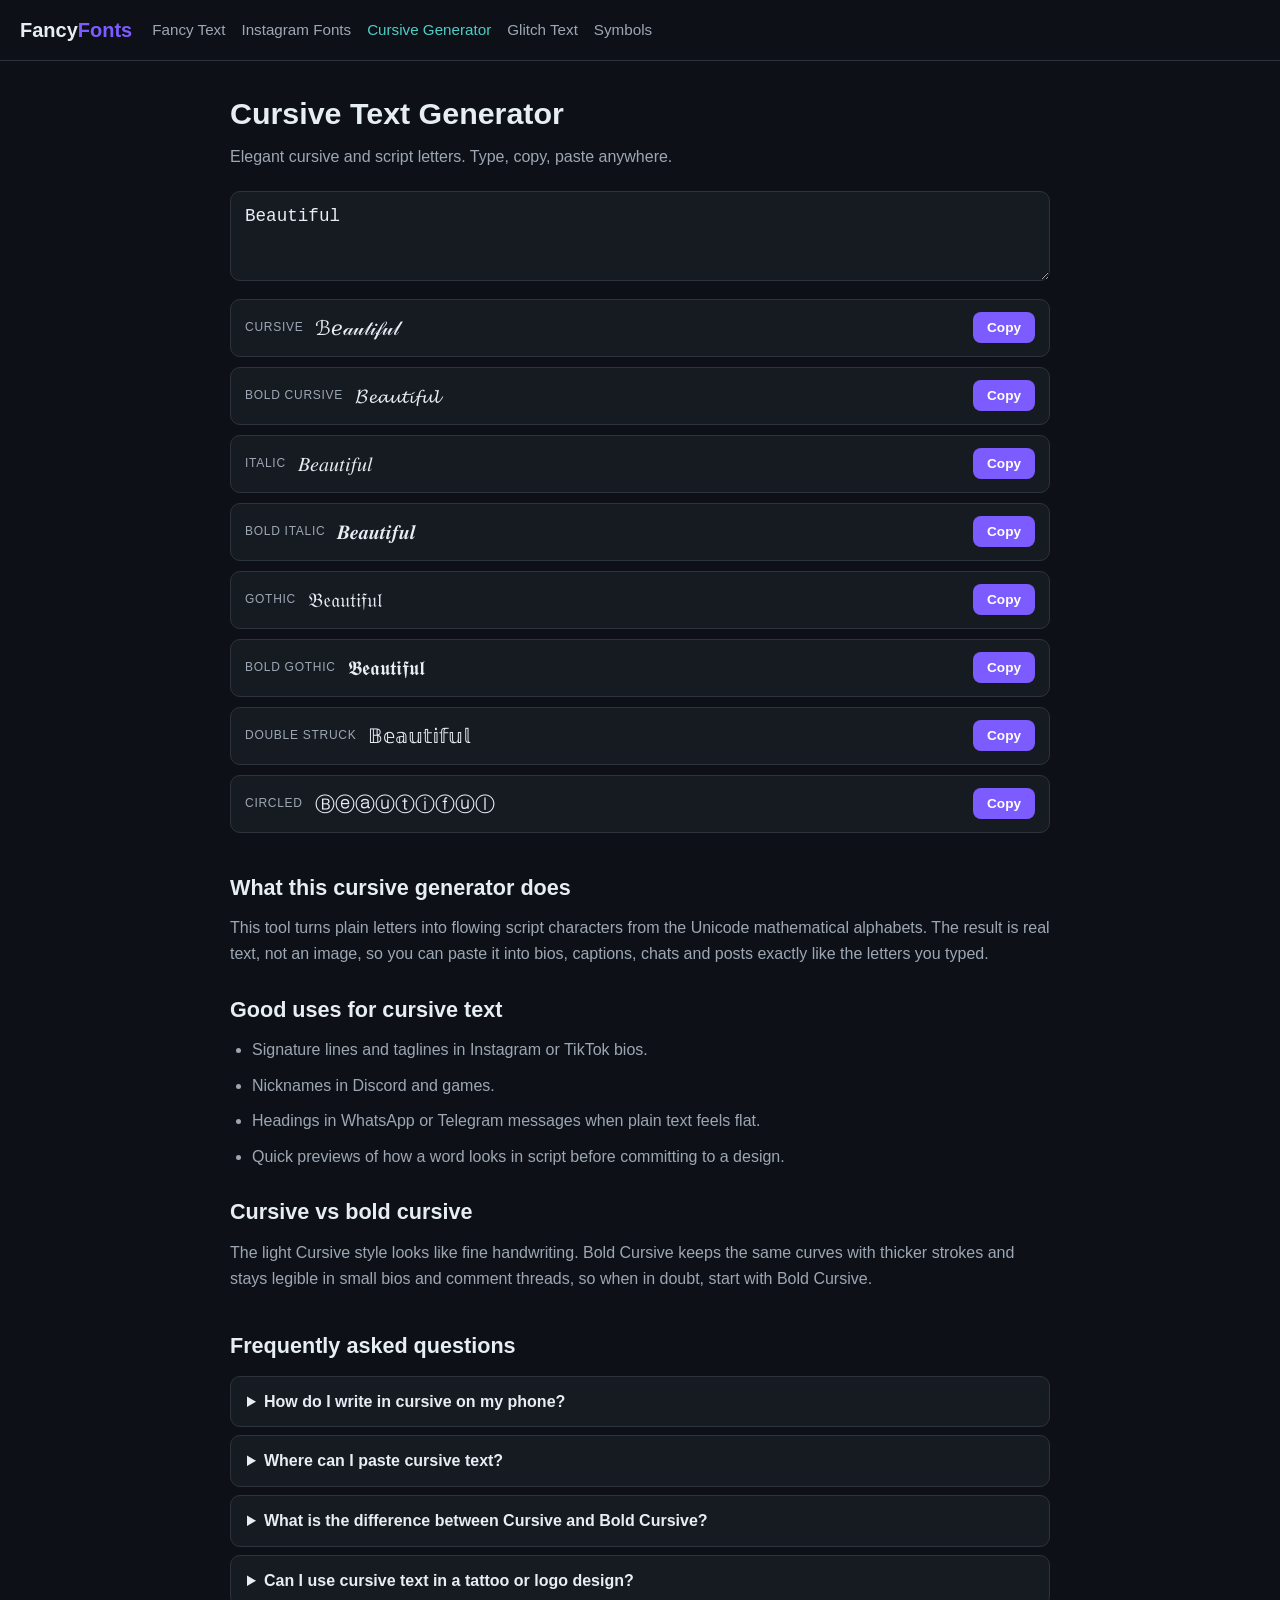
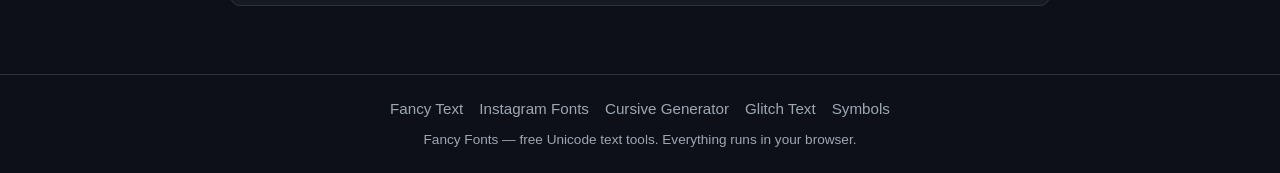
==== cursive-generator/index.html @ 23b4b845 "Add index.html for cursive text generator This file contains the HTML structure for a cursive text g" ====
<!DOCTYPE html>
<html lang="en">
<head>
<meta charset="UTF-8">
<meta name="viewport" content="width=device-width, initial-scale=1.0">
<title>Cursive Text Generator: Copy and Paste Cursive Fonts | Fancy Fonts</title>
<meta name="description" content="Free cursive text generator. Convert any text into elegant cursive and script letters you can copy and paste into bios, captions, messages and designs.">
<link rel="canonical" href="https://fancy-fonts.github.io/cursive-generator/">
<link rel="stylesheet" href="/assets/style.css">
<script type="application/ld+json">
{"@context":"https://schema.org","@type":"FAQPage","mainEntity":[
{"@type":"Question","name":"How do I write in cursive on my phone?","acceptedAnswer":{"@type":"Answer","text":"Phones do not include a cursive keyboard. Type your text here, copy the cursive version, and paste it into any app. The letters are Unicode symbols, so they work without installing fonts."}},
{"@type":"Question","name":"Where can I paste cursive text?","acceptedAnswer":{"@type":"Answer","text":"Anywhere that accepts normal text: Instagram and TikTok bios, WhatsApp and iMessage chats, Discord names, YouTube comments and most games."}},
{"@type":"Question","name":"What is the difference between Cursive and Bold Cursive?","acceptedAnswer":{"@type":"Answer","text":"Cursive uses light script strokes that look like handwriting, while Bold Cursive uses the same flowing shapes with heavier strokes, which reads better at small sizes."}},
{"@type":"Question","name":"Can I use cursive text in a tattoo or logo design?","acceptedAnswer":{"@type":"Answer","text":"You can paste it into design tools as a starting point to preview how words look in a script style, but a final tattoo or logo should be drawn with real fonts or custom lettering for clean, scalable lines."}}
]}
</script>
</head>
<body>
<header>
<a class="logo" href="/">Fancy<span>Fonts</span></a>
<nav>
<a href="/">Fancy Text</a>
<a href="/instagram-fonts/">Instagram Fonts</a>
<a href="/cursive-generator/" class="active">Cursive Generator</a>
<a href="/glitch-text/">Glitch Text</a>
<a href="/symbols/">Symbols</a>
</nav>
</header>
<main>
<h1>Cursive Text Generator</h1>
<p class="sub">Elegant cursive and script letters. Type, copy, paste anywhere.</p>
<section class="gen">
<textarea id="in" maxlength="500" placeholder="Type your text here..."></textarea>
<div id="out"></div>
</section>
<section class="content">
<h2>What this cursive generator does</h2>
<p>This tool turns plain letters into flowing script characters from the Unicode mathematical alphabets. The result is real text, not an image, so you can paste it into bios, captions, chats and posts exactly like the letters you typed.</p>
<h2>Good uses for cursive text</h2>
<ul>
<li>Signature lines and taglines in Instagram or TikTok bios.</li>
<li>Nicknames in Discord and games.</li>
<li>Headings in WhatsApp or Telegram messages when plain text feels flat.</li>
<li>Quick previews of how a word looks in script before committing to a design.</li>
</ul>
<h2>Cursive vs bold cursive</h2>
<p>The light Cursive style looks like fine handwriting. Bold Cursive keeps the same curves with thicker strokes and stays legible in small bios and comment threads, so when in doubt, start with Bold Cursive.</p>
</section>
<section class="faq">
<h2>Frequently asked questions</h2>
<details><summary>How do I write in cursive on my phone?</summary><p>Phones do not include a cursive keyboard. Type your text here, copy the cursive version, and paste it into any app. The letters are Unicode symbols, so they work without installing fonts.</p></details>
<details><summary>Where can I paste cursive text?</summary><p>Anywhere that accepts normal text: Instagram and TikTok bios, WhatsApp and iMessage chats, Discord names, YouTube comments and most games.</p></details>
<details><summary>What is the difference between Cursive and Bold Cursive?</summary><p>Cursive uses light script strokes that look like handwriting, while Bold Cursive uses the same flowing shapes with heavier strokes, which reads better at small sizes.</p></details>
<details><summary>Can I use cursive text in a tattoo or logo design?</summary><p>You can paste it into design tools as a starting point to preview how words look in a script style, but a final tattoo or logo should be drawn with real fonts or custom lettering for clean, scalable lines.</p></details>
</section>
</main>
<footer>
<nav>
<a href="/">Fancy Text</a>
<a href="/instagram-fonts/">Instagram Fonts</a>
<a href="/cursive-generator/">Cursive Generator</a>
<a href="/glitch-text/">Glitch Text</a>
<a href="/symbols/">Symbols</a>
</nav>
<p>Fancy Fonts — free Unicode text tools. Everything runs in your browser.</p>
</footer>
<script src="/assets/fancy.js"></script>
<script>FANCY.init({sample:"Beautiful",styles:["script","boldscript","italic","bolditalic","fraktur","boldfraktur","doublestruck","circled"]});</script>
</body>
</html>
---- assets/style.css ----
*{margin:0;padding:0;box-sizing:border-box}
:root{--bg:#0d1117;--card:#161b22;--border:#2d333b;--text:#e6edf3;--muted:#9da7b3;--accent:#7c5cff;--accent2:#4ecdc4}
html{scroll-behavior:smooth}
body{font-family:-apple-system,BlinkMacSystemFont,"Segoe UI",Roboto,Helvetica,Arial,sans-serif;background:var(--bg);color:var(--text);line-height:1.6}
a{color:var(--accent2);text-decoration:none}
a:hover{text-decoration:underline}
header{border-bottom:1px solid var(--border);padding:14px 20px;display:flex;flex-wrap:wrap;align-items:center;gap:8px 20px}
.logo{font-weight:800;font-size:1.25rem;color:var(--text)}
.logo span{color:var(--accent)}
nav{display:flex;flex-wrap:wrap;gap:4px 16px}
nav a{color:var(--muted);font-size:.95rem}
nav a:hover{color:var(--text);text-decoration:none}
nav a.active{color:var(--accent2)}
main{max-width:860px;margin:0 auto;padding:28px 20px 60px}
h1{font-size:1.9rem;margin-bottom:6px}
.sub{color:var(--muted);margin-bottom:22px}
.gen textarea{width:100%;min-height:90px;background:var(--card);border:1px solid var(--border);border-radius:10px;color:var(--text);font-size:1.1rem;padding:14px;resize:vertical}
.gen textarea:focus{outline:2px solid var(--accent);border-color:var(--accent)}
.row{display:flex;align-items:center;justify-content:space-between;gap:12px;background:var(--card);border:1px solid var(--border);border-radius:10px;padding:12px 14px;margin-top:10px}
.row .style-name{font-size:.75rem;color:var(--muted);text-transform:uppercase;letter-spacing:.06em;white-space:nowrap}
.row .preview{font-size:1.25rem;word-break:break-word;flex:1;text-align:left}
.copy-btn{background:var(--accent);color:#fff;border:none;border-radius:8px;padding:8px 14px;font-size:.85rem;font-weight:600;cursor:pointer;white-space:nowrap}
.copy-btn:hover{opacity:.85}
.copy-btn.done{background:var(--accent2);color:#06281f}
.content{margin-top:38px}
.content h2{font-size:1.35rem;margin:26px 0 10px}
.content h3{font-size:1.05rem;margin:18px 0 6px}
.content p,.content li{color:var(--muted);margin-bottom:10px}
.content ol,.content ul{padding-left:22px}
.faq{margin-top:38px}
.faq h2{font-size:1.35rem;margin-bottom:12px}
.faq details{background:var(--card);border:1px solid var(--border);border-radius:10px;padding:12px 16px;margin-bottom:8px}
.faq summary{cursor:pointer;font-weight:600}
.faq details p{margin-top:8px;color:var(--muted)}
footer{border-top:1px solid var(--border);padding:22px 20px;text-align:center;color:var(--muted);font-size:.85rem}
footer nav{justify-content:center;margin-bottom:8px}
.levels{display:flex;gap:8px;margin:12px 0 4px}
.levels button{background:var(--card);border:1px solid var(--border);color:var(--muted);border-radius:8px;padding:7px 16px;cursor:pointer;font-size:.9rem}
.levels button.on{background:var(--accent);color:#fff;border-color:var(--accent)}
.sym-grid{display:grid;grid-template-columns:repeat(auto-fill,minmax(52px,1fr));gap:8px;margin-top:12px}
.sym-grid button{background:var(--card);border:1px solid var(--border);border-radius:8px;font-size:1.4rem;padding:10px 4px;cursor:pointer;color:var(--text)}
.sym-grid button:hover{border-color:var(--accent)}
.toast{position:fixed;bottom:24px;left:50%;transform:translateX(-50%);background:var(--accent2);color:#06281f;padding:10px 20px;border-radius:24px;font-weight:600;opacity:0;transition:opacity .25s;pointer-events:none}
.toast.show{opacity:1}
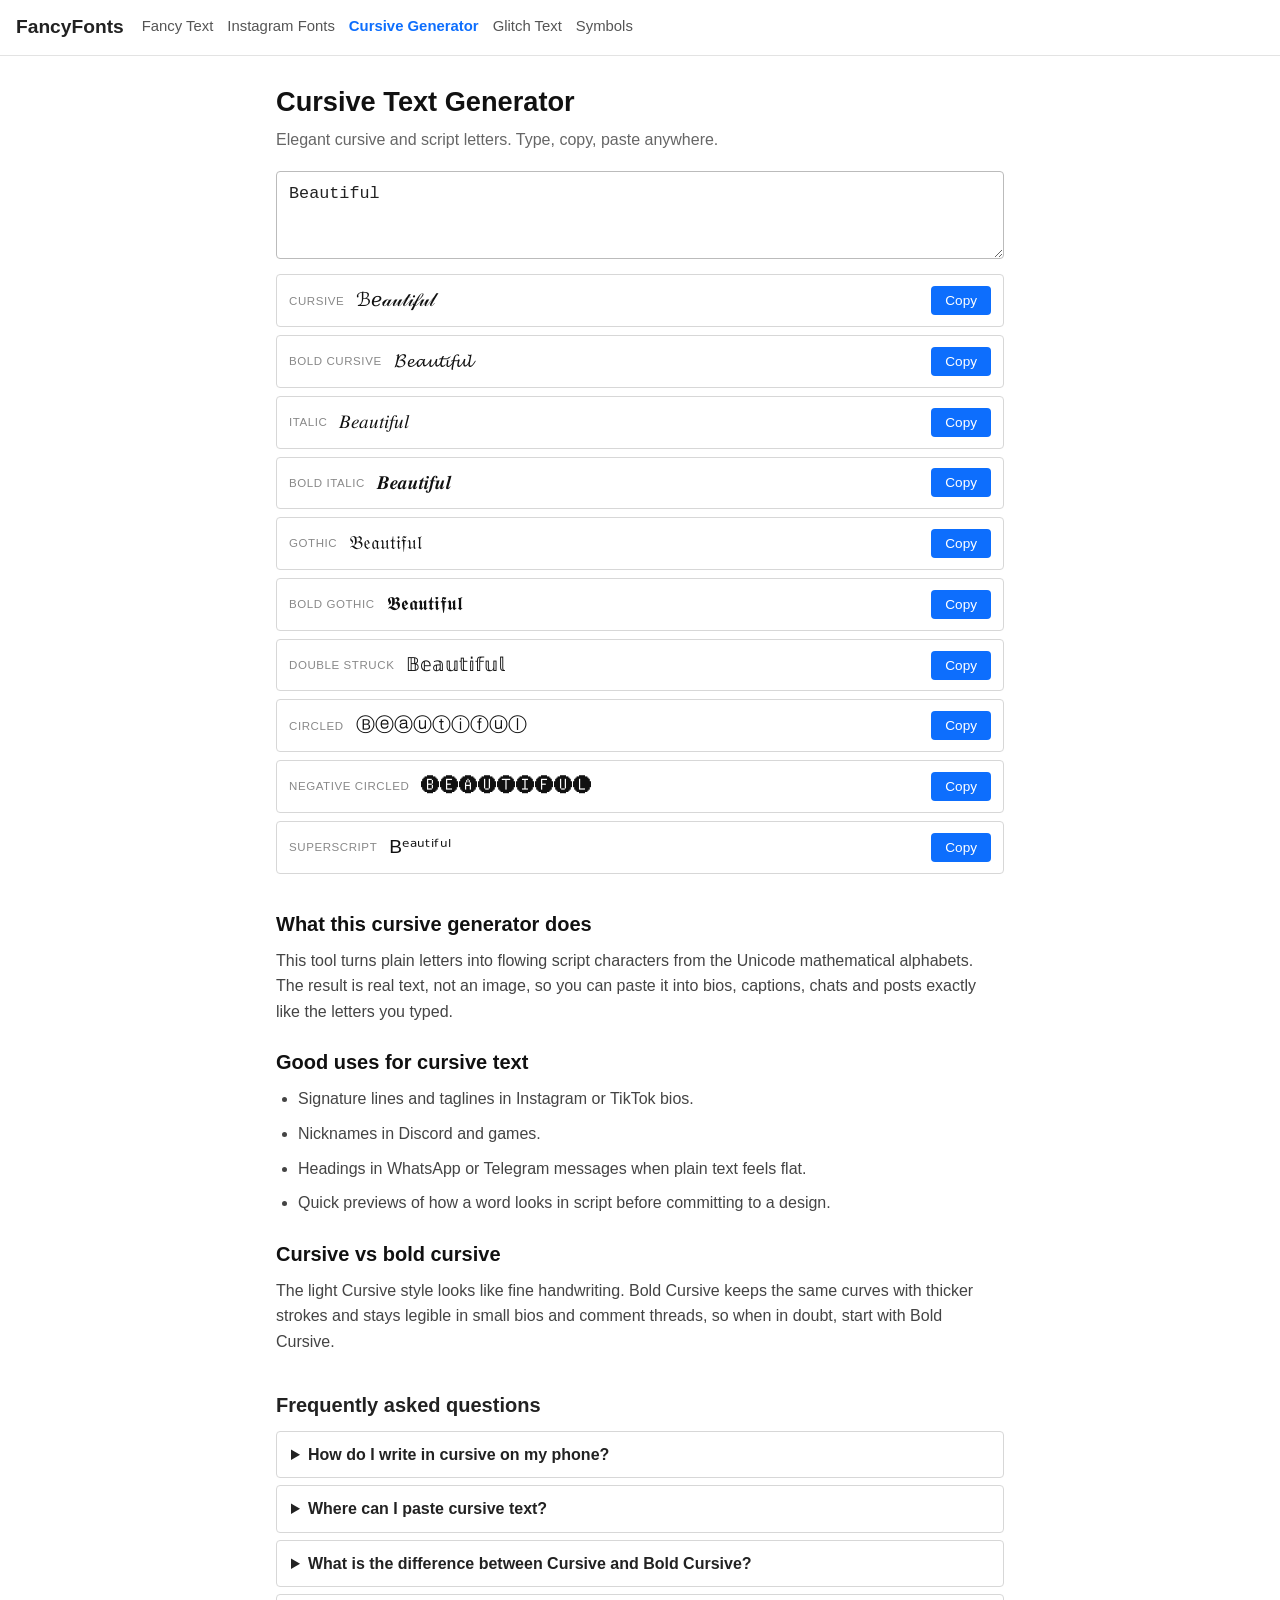
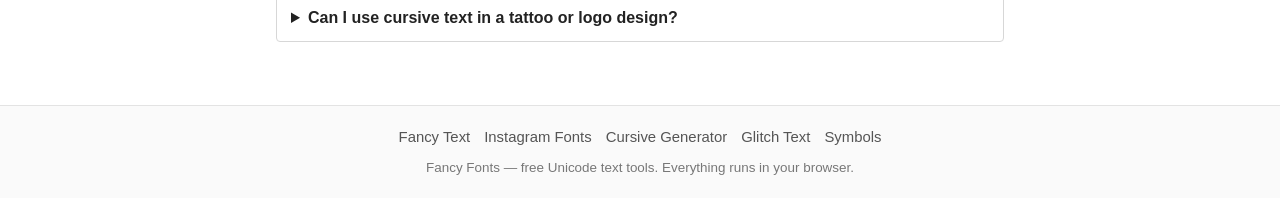
==== commit b8eb3a9e: "Add new styles to FANCY.init in index.html" ====
--- a/cursive-generator/index.html
+++ b/cursive-generator/index.html
@@ -66,6 +66,6 @@
 <p>Fancy Fonts — free Unicode text tools. Everything runs in your browser.</p>
 </footer>
 <script src="/assets/fancy.js"></script>
-<script>FANCY.init({sample:"Beautiful",styles:["script","boldscript","italic","bolditalic","fraktur","boldfraktur","doublestruck","circled"]});</script>
+<script>FANCY.init({sample:"Beautiful",styles:["script","boldscript","italic","bolditalic","fraktur","boldfraktur","doublestruck","circled","negcircled","superscript"]});</script>
 </body>
 </html>
--- a/assets/style.css
+++ b/assets/style.css
@@ -1,44 +1,42 @@
 *{margin:0;padding:0;box-sizing:border-box}
-:root{--bg:#0d1117;--card:#161b22;--border:#2d333b;--text:#e6edf3;--muted:#9da7b3;--accent:#7c5cff;--accent2:#4ecdc4}
-html{scroll-behavior:smooth}
-body{font-family:-apple-system,BlinkMacSystemFont,"Segoe UI",Roboto,Helvetica,Arial,sans-serif;background:var(--bg);color:var(--text);line-height:1.6}
-a{color:var(--accent2);text-decoration:none}
+body{font-family:Arial,Helvetica,sans-serif;background:#ffffff;color:#222;line-height:1.6}
+a{color:#0d6efd;text-decoration:none}
 a:hover{text-decoration:underline}
-header{border-bottom:1px solid var(--border);padding:14px 20px;display:flex;flex-wrap:wrap;align-items:center;gap:8px 20px}
-.logo{font-weight:800;font-size:1.25rem;color:var(--text)}
-.logo span{color:var(--accent)}
-nav{display:flex;flex-wrap:wrap;gap:4px 16px}
-nav a{color:var(--muted);font-size:.95rem}
-nav a:hover{color:var(--text);text-decoration:none}
-nav a.active{color:var(--accent2)}
-main{max-width:860px;margin:0 auto;padding:28px 20px 60px}
-h1{font-size:1.9rem;margin-bottom:6px}
-.sub{color:var(--muted);margin-bottom:22px}
-.gen textarea{width:100%;min-height:90px;background:var(--card);border:1px solid var(--border);border-radius:10px;color:var(--text);font-size:1.1rem;padding:14px;resize:vertical}
-.gen textarea:focus{outline:2px solid var(--accent);border-color:var(--accent)}
-.row{display:flex;align-items:center;justify-content:space-between;gap:12px;background:var(--card);border:1px solid var(--border);border-radius:10px;padding:12px 14px;margin-top:10px}
-.row .style-name{font-size:.75rem;color:var(--muted);text-transform:uppercase;letter-spacing:.06em;white-space:nowrap}
-.row .preview{font-size:1.25rem;word-break:break-word;flex:1;text-align:left}
-.copy-btn{background:var(--accent);color:#fff;border:none;border-radius:8px;padding:8px 14px;font-size:.85rem;font-weight:600;cursor:pointer;white-space:nowrap}
-.copy-btn:hover{opacity:.85}
-.copy-btn.done{background:var(--accent2);color:#06281f}
-.content{margin-top:38px}
-.content h2{font-size:1.35rem;margin:26px 0 10px}
-.content h3{font-size:1.05rem;margin:18px 0 6px}
-.content p,.content li{color:var(--muted);margin-bottom:10px}
+header{border-bottom:1px solid #e3e3e3;padding:12px 16px;display:flex;flex-wrap:wrap;align-items:center;gap:6px 18px;background:#fff}
+.logo{font-weight:bold;font-size:1.2rem;color:#222}
+nav{display:flex;flex-wrap:wrap;gap:2px 14px}
+nav a{color:#555;font-size:.93rem}
+nav a:hover{color:#0d6efd;text-decoration:none}
+nav a.active{color:#0d6efd;font-weight:bold}
+main{max-width:760px;margin:0 auto;padding:24px 16px 56px}
+h1{font-size:1.7rem;margin-bottom:4px;color:#111}
+.sub{color:#666;margin-bottom:18px}
+.gen textarea,.gen input[type=search]{width:100%;min-height:88px;background:#fff;border:1px solid #bbb;border-radius:4px;color:#222;font-size:1.05rem;padding:12px;resize:vertical}
+.gen textarea:focus,.gen input[type=search]:focus{outline:none;border-color:#0d6efd}
+.row{display:flex;align-items:center;justify-content:space-between;gap:12px;background:#fff;border:1px solid #d7d7d7;border-radius:4px;padding:10px 12px;margin-top:8px}
+.row .style-name{font-size:.72rem;color:#888;text-transform:uppercase;letter-spacing:.05em;white-space:nowrap}
+.row .preview{font-size:1.2rem;word-break:break-word;flex:1;text-align:left;color:#111}
+.copy-btn{background:#0d6efd;color:#fff;border:none;border-radius:4px;padding:7px 14px;font-size:.85rem;cursor:pointer;white-space:nowrap}
+.copy-btn:hover{background:#0b5ed7}
+.copy-btn.done{background:#198754}
+.content{margin-top:34px}
+.content h2{font-size:1.25rem;margin:22px 0 8px;color:#111}
+.content h3{font-size:1rem;margin:16px 0 6px}
+.content p,.content li{color:#444;margin-bottom:9px}
 .content ol,.content ul{padding-left:22px}
-.faq{margin-top:38px}
-.faq h2{font-size:1.35rem;margin-bottom:12px}
-.faq details{background:var(--card);border:1px solid var(--border);border-radius:10px;padding:12px 16px;margin-bottom:8px}
-.faq summary{cursor:pointer;font-weight:600}
-.faq details p{margin-top:8px;color:var(--muted)}
-footer{border-top:1px solid var(--border);padding:22px 20px;text-align:center;color:var(--muted);font-size:.85rem}
-footer nav{justify-content:center;margin-bottom:8px}
+.faq{margin-top:34px}
+.faq h2{font-size:1.25rem;margin-bottom:10px}
+.faq details{background:#fff;border:1px solid #d7d7d7;border-radius:4px;padding:10px 14px;margin-bottom:7px}
+.faq summary{cursor:pointer;font-weight:bold;color:#222}
+.faq details p{margin-top:7px;color:#444}
+footer{border-top:1px solid #e3e3e3;padding:20px 16px;text-align:center;color:#777;font-size:.84rem;background:#fafafa}
+footer nav{justify-content:center;margin-bottom:7px}
+footer nav a{color:#555}
 .levels{display:flex;gap:8px;margin:12px 0 4px}
-.levels button{background:var(--card);border:1px solid var(--border);color:var(--muted);border-radius:8px;padding:7px 16px;cursor:pointer;font-size:.9rem}
-.levels button.on{background:var(--accent);color:#fff;border-color:var(--accent)}
-.sym-grid{display:grid;grid-template-columns:repeat(auto-fill,minmax(52px,1fr));gap:8px;margin-top:12px}
-.sym-grid button{background:var(--card);border:1px solid var(--border);border-radius:8px;font-size:1.4rem;padding:10px 4px;cursor:pointer;color:var(--text)}
-.sym-grid button:hover{border-color:var(--accent)}
-.toast{position:fixed;bottom:24px;left:50%;transform:translateX(-50%);background:var(--accent2);color:#06281f;padding:10px 20px;border-radius:24px;font-weight:600;opacity:0;transition:opacity .25s;pointer-events:none}
+.levels button{background:#fff;border:1px solid #bbb;color:#444;border-radius:4px;padding:6px 14px;cursor:pointer;font-size:.9rem}
+.levels button.on{background:#0d6efd;color:#fff;border-color:#0d6efd}
+.sym-grid{display:grid;grid-template-columns:repeat(auto-fill,minmax(50px,1fr));gap:7px;margin-top:12px}
+.sym-grid button{background:#fff;border:1px solid #d7d7d7;border-radius:4px;font-size:1.35rem;padding:9px 4px;cursor:pointer;color:#222}
+.sym-grid button:hover{border-color:#0d6efd}
+.toast{position:fixed;bottom:22px;left:50%;transform:translateX(-50%);background:#333;color:#fff;padding:9px 18px;border-radius:4px;opacity:0;transition:opacity .25s;pointer-events:none}
 .toast.show{opacity:1}
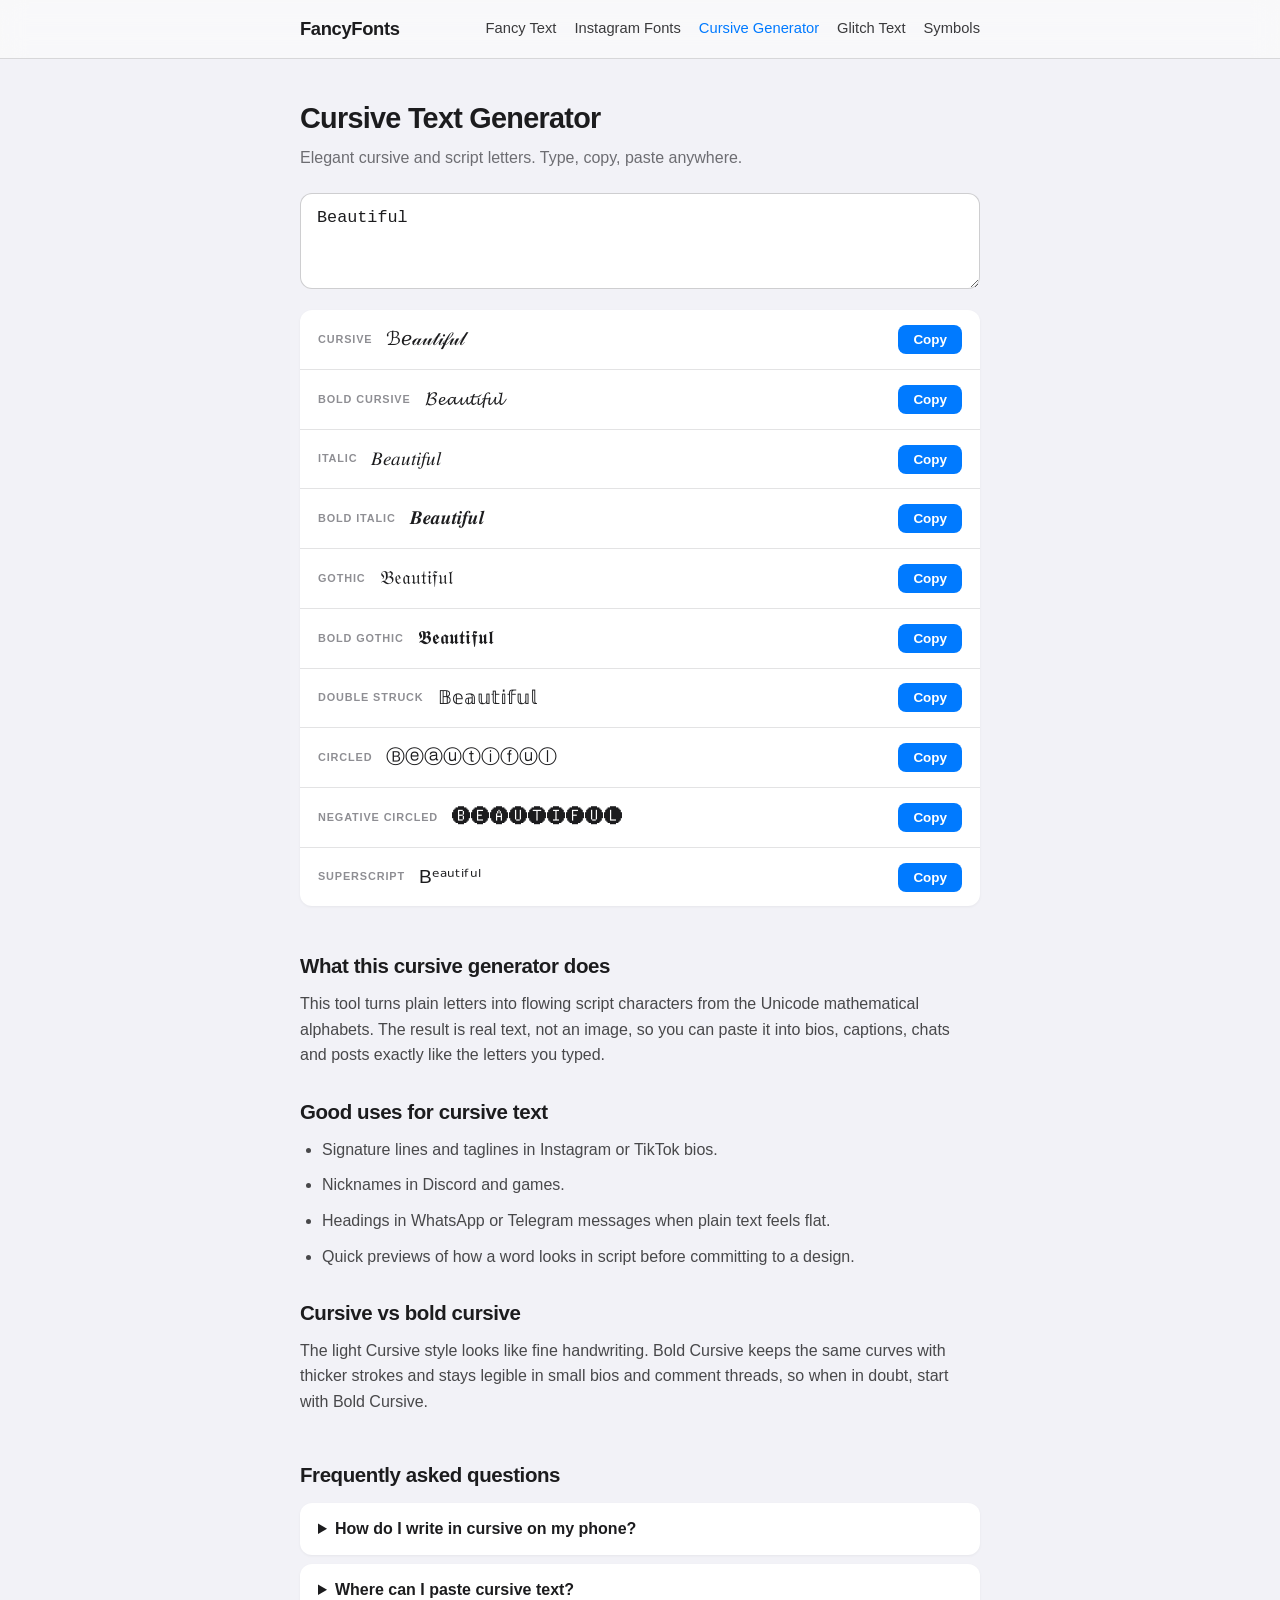
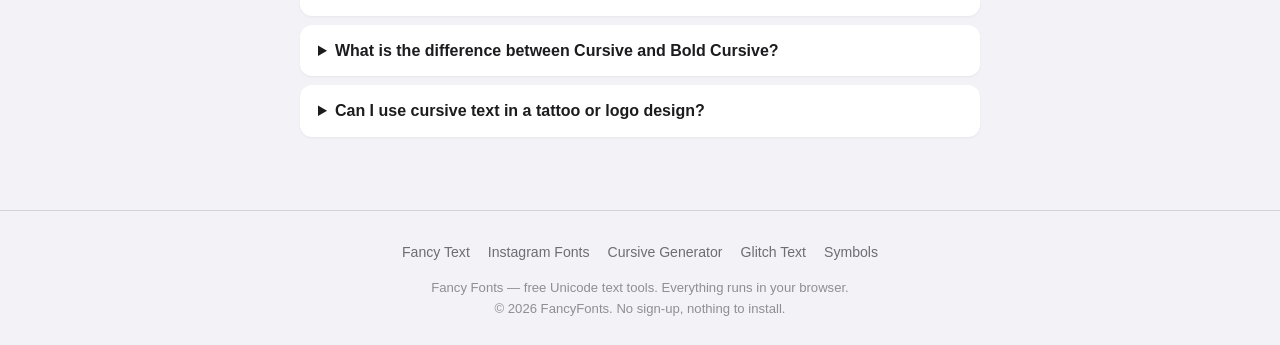
==== commit 454f967a: "Add favicon links and update footer copyright Added favicon links and updated footer copyright year." ====
--- a/cursive-generator/index.html
+++ b/cursive-generator/index.html
@@ -6,6 +6,8 @@
 <title>Cursive Text Generator: Copy and Paste Cursive Fonts | Fancy Fonts</title>
 <meta name="description" content="Free cursive text generator. Convert any text into elegant cursive and script letters you can copy and paste into bios, captions, messages and designs.">
 <link rel="canonical" href="https://fancy-fonts.github.io/cursive-generator/">
+<link rel="icon" href="/favicon.svg" type="image/svg+xml">
+<link rel="alternate icon" href="/favicon.png" type="image/png">
 <link rel="stylesheet" href="/assets/style.css">
 <script type="application/ld+json">
 {"@context":"https://schema.org","@type":"FAQPage","mainEntity":[
@@ -18,6 +20,7 @@
 </head>
 <body>
 <header>
+<div class="wrap">
 <a class="logo" href="/">Fancy<span>Fonts</span></a>
 <nav>
 <a href="/">Fancy Text</a>
@@ -26,6 +29,7 @@
 <a href="/glitch-text/">Glitch Text</a>
 <a href="/symbols/">Symbols</a>
 </nav>
+</div>
 </header>
 <main>
 <h1>Cursive Text Generator</h1>
@@ -56,6 +60,7 @@
 </section>
 </main>
 <footer>
+<div class="wrap">
 <nav>
 <a href="/">Fancy Text</a>
 <a href="/instagram-fonts/">Instagram Fonts</a>
@@ -64,6 +69,8 @@
 <a href="/symbols/">Symbols</a>
 </nav>
 <p>Fancy Fonts — free Unicode text tools. Everything runs in your browser.</p>
+<p>© 2026 FancyFonts. No sign-up, nothing to install.</p>
+</div>
 </footer>
 <script src="/assets/fancy.js"></script>
 <script>FANCY.init({sample:"Beautiful",styles:["script","boldscript","italic","bolditalic","fraktur","boldfraktur","doublestruck","circled","negcircled","superscript"]});</script>
--- a/assets/style.css
+++ b/assets/style.css
@@ -1,42 +1,56 @@
 *{margin:0;padding:0;box-sizing:border-box}
-body{font-family:Arial,Helvetica,sans-serif;background:#ffffff;color:#222;line-height:1.6}
-a{color:#0d6efd;text-decoration:none}
+html{scroll-behavior:smooth}
+body{font-family:-apple-system,BlinkMacSystemFont,"SF Pro Text","Segoe UI",Roboto,"Helvetica Neue",Arial,sans-serif;background:#f2f2f7;color:#1c1c1e;line-height:1.6;-webkit-font-smoothing:antialiased}
+a{color:#007aff;text-decoration:none}
 a:hover{text-decoration:underline}
-header{border-bottom:1px solid #e3e3e3;padding:12px 16px;display:flex;flex-wrap:wrap;align-items:center;gap:6px 18px;background:#fff}
-.logo{font-weight:bold;font-size:1.2rem;color:#222}
-nav{display:flex;flex-wrap:wrap;gap:2px 14px}
-nav a{color:#555;font-size:.93rem}
-nav a:hover{color:#0d6efd;text-decoration:none}
-nav a.active{color:#0d6efd;font-weight:bold}
-main{max-width:760px;margin:0 auto;padding:24px 16px 56px}
-h1{font-size:1.7rem;margin-bottom:4px;color:#111}
-.sub{color:#666;margin-bottom:18px}
-.gen textarea,.gen input[type=search]{width:100%;min-height:88px;background:#fff;border:1px solid #bbb;border-radius:4px;color:#222;font-size:1.05rem;padding:12px;resize:vertical}
-.gen textarea:focus,.gen input[type=search]:focus{outline:none;border-color:#0d6efd}
-.row{display:flex;align-items:center;justify-content:space-between;gap:12px;background:#fff;border:1px solid #d7d7d7;border-radius:4px;padding:10px 12px;margin-top:8px}
-.row .style-name{font-size:.72rem;color:#888;text-transform:uppercase;letter-spacing:.05em;white-space:nowrap}
-.row .preview{font-size:1.2rem;word-break:break-word;flex:1;text-align:left;color:#111}
-.copy-btn{background:#0d6efd;color:#fff;border:none;border-radius:4px;padding:7px 14px;font-size:.85rem;cursor:pointer;white-space:nowrap}
-.copy-btn:hover{background:#0b5ed7}
-.copy-btn.done{background:#198754}
-.content{margin-top:34px}
-.content h2{font-size:1.25rem;margin:22px 0 8px;color:#111}
-.content h3{font-size:1rem;margin:16px 0 6px}
-.content p,.content li{color:#444;margin-bottom:9px}
+header{position:sticky;top:0;z-index:50;background:rgba(249,249,249,.85);backdrop-filter:saturate(180%) blur(12px);-webkit-backdrop-filter:saturate(180%) blur(12px);border-bottom:.5px solid rgba(60,60,67,.18)}
+.wrap{max-width:720px;margin:0 auto;padding:0 20px}
+header .wrap{height:58px;display:flex;align-items:center;justify-content:space-between;gap:16px}
+.logo{font-weight:700;font-size:1.15rem;color:#1c1c1e;letter-spacing:-.02em}
+.logo:hover{text-decoration:none}
+nav{display:flex;flex-wrap:wrap;gap:2px 18px}
+nav a{color:#3a3a3c;font-size:.92rem;font-weight:500;padding:4px 0}
+nav a:hover{color:#1c1c1e;text-decoration:none}
+nav a.active{color:#007aff}
+main{max-width:720px;margin:0 auto;padding:36px 20px 64px}
+h1{font-size:1.8rem;font-weight:700;letter-spacing:-.025em;margin-bottom:4px;color:#1c1c1e}
+.sub{color:#6d6d72;font-size:1rem;margin-bottom:22px}
+.gen textarea{width:100%;min-height:96px;background:#fff;border:.5px solid rgba(60,60,67,.25);border-radius:12px;color:#1c1c1e;font-size:1.05rem;padding:14px 16px;resize:vertical;transition:border-color .15s,box-shadow .15s}
+.gen textarea:focus{outline:none;border-color:#007aff;box-shadow:0 0 0 3.5px rgba(0,122,255,.15)}
+.gen input[type=search]{width:100%;background:rgba(118,118,128,.12);border:none;border-radius:10px;color:#1c1c1e;font-size:1rem;padding:11px 16px}
+.gen input[type=search]:focus{outline:none;box-shadow:0 0 0 3.5px rgba(0,122,255,.15)}
+.gen input[type=search]::placeholder{color:#8e8e93}
+#out{background:#fff;border-radius:12px;margin-top:14px;overflow:hidden;box-shadow:0 1px 3px rgba(0,0,0,.05)}
+.row{display:flex;align-items:center;justify-content:space-between;gap:14px;padding:14px 18px;border-bottom:.5px solid rgba(60,60,67,.14);margin-top:0}
+.row:last-child{border-bottom:none}
+.row .style-name{font-size:.68rem;color:#8e8e93;text-transform:uppercase;letter-spacing:.08em;white-space:nowrap;font-weight:600}
+.row .preview{font-size:1.2rem;word-break:break-word;flex:1;text-align:left;color:#1c1c1e}
+.copy-btn{background:#007aff;color:#fff;border:none;border-radius:8px;padding:7px 15px;font-size:.84rem;font-weight:600;cursor:pointer;white-space:nowrap;transition:opacity .15s}
+.copy-btn:hover{opacity:.85}
+.copy-btn:active{opacity:.65}
+.copy-btn.done{background:#34c759}
+.content{margin-top:44px}
+.content h2{font-size:1.28rem;font-weight:700;letter-spacing:-.02em;margin:28px 0 8px;color:#1c1c1e}
+.content h3{font-size:1.03rem;margin:18px 0 6px}
+.content p,.content li{color:#48484a;margin-bottom:10px}
 .content ol,.content ul{padding-left:22px}
-.faq{margin-top:34px}
-.faq h2{font-size:1.25rem;margin-bottom:10px}
-.faq details{background:#fff;border:1px solid #d7d7d7;border-radius:4px;padding:10px 14px;margin-bottom:7px}
-.faq summary{cursor:pointer;font-weight:bold;color:#222}
-.faq details p{margin-top:7px;color:#444}
-footer{border-top:1px solid #e3e3e3;padding:20px 16px;text-align:center;color:#777;font-size:.84rem;background:#fafafa}
-footer nav{justify-content:center;margin-bottom:7px}
-footer nav a{color:#555}
+.faq{margin-top:44px}
+.faq h2{font-size:1.28rem;font-weight:700;letter-spacing:-.02em;margin-bottom:12px}
+.faq details{background:#fff;border-radius:12px;padding:13px 18px;margin-bottom:9px;box-shadow:0 1px 3px rgba(0,0,0,.05)}
+.faq summary{cursor:pointer;font-weight:600;color:#1c1c1e}
+.faq details p{margin-top:8px;color:#48484a}
+footer{border-top:.5px solid rgba(60,60,67,.18);margin-top:0}
+footer .wrap{padding-top:26px;padding-bottom:26px;text-align:center}
+footer nav{justify-content:center;margin-bottom:10px}
+footer nav a{color:#6d6d72;font-size:.88rem}
+footer nav a:hover{color:#1c1c1e}
+footer p{color:#8e8e93;font-size:.82rem}
 .levels{display:flex;gap:8px;margin:12px 0 4px}
-.levels button{background:#fff;border:1px solid #bbb;color:#444;border-radius:4px;padding:6px 14px;cursor:pointer;font-size:.9rem}
-.levels button.on{background:#0d6efd;color:#fff;border-color:#0d6efd}
-.sym-grid{display:grid;grid-template-columns:repeat(auto-fill,minmax(50px,1fr));gap:7px;margin-top:12px}
-.sym-grid button{background:#fff;border:1px solid #d7d7d7;border-radius:4px;font-size:1.35rem;padding:9px 4px;cursor:pointer;color:#222}
-.sym-grid button:hover{border-color:#0d6efd}
-.toast{position:fixed;bottom:22px;left:50%;transform:translateX(-50%);background:#333;color:#fff;padding:9px 18px;border-radius:4px;opacity:0;transition:opacity .25s;pointer-events:none}
+.levels button{background:#fff;border:none;color:#1c1c1e;border-radius:8px;padding:7px 16px;cursor:pointer;font-size:.9rem;box-shadow:0 1px 3px rgba(0,0,0,.06)}
+.levels button.on{background:#007aff;color:#fff}
+.sym-grid{display:grid;grid-template-columns:repeat(auto-fill,minmax(52px,1fr));gap:8px;margin-top:12px}
+.sym-grid button{background:#fff;border:none;border-radius:10px;font-size:1.4rem;padding:10px 4px;cursor:pointer;color:#1c1c1e;box-shadow:0 1px 3px rgba(0,0,0,.06);transition:transform .1s}
+.sym-grid button:active{transform:scale(.93)}
+.toast{position:fixed;bottom:24px;left:50%;transform:translateX(-50%);background:rgba(28,28,30,.92);color:#fff;padding:10px 22px;border-radius:999px;font-weight:600;font-size:.88rem;opacity:0;transition:opacity .25s;pointer-events:none;backdrop-filter:blur(8px)}
 .toast.show{opacity:1}
+@media(max-width:560px){header .wrap{height:auto;padding-top:10px;padding-bottom:10px;flex-direction:column;align-items:flex-start;gap:6px}h1{font-size:1.5rem}}
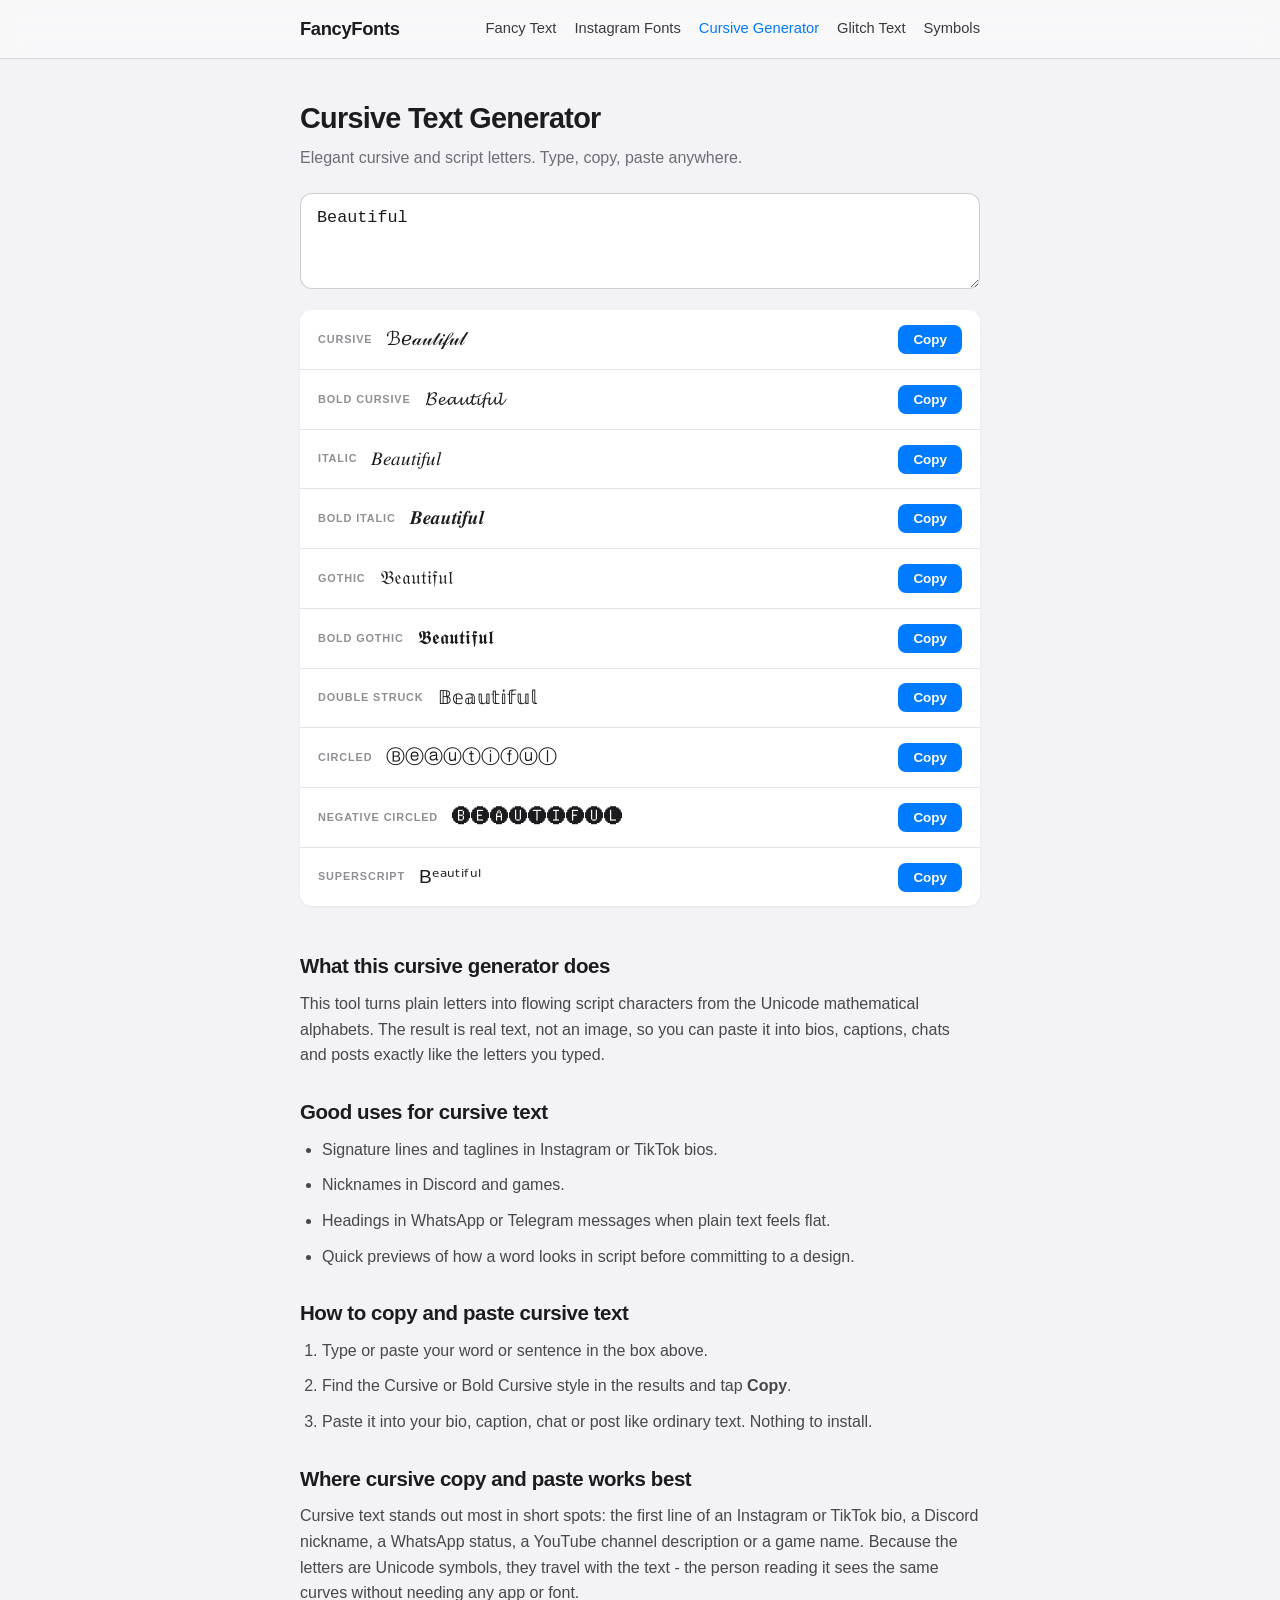
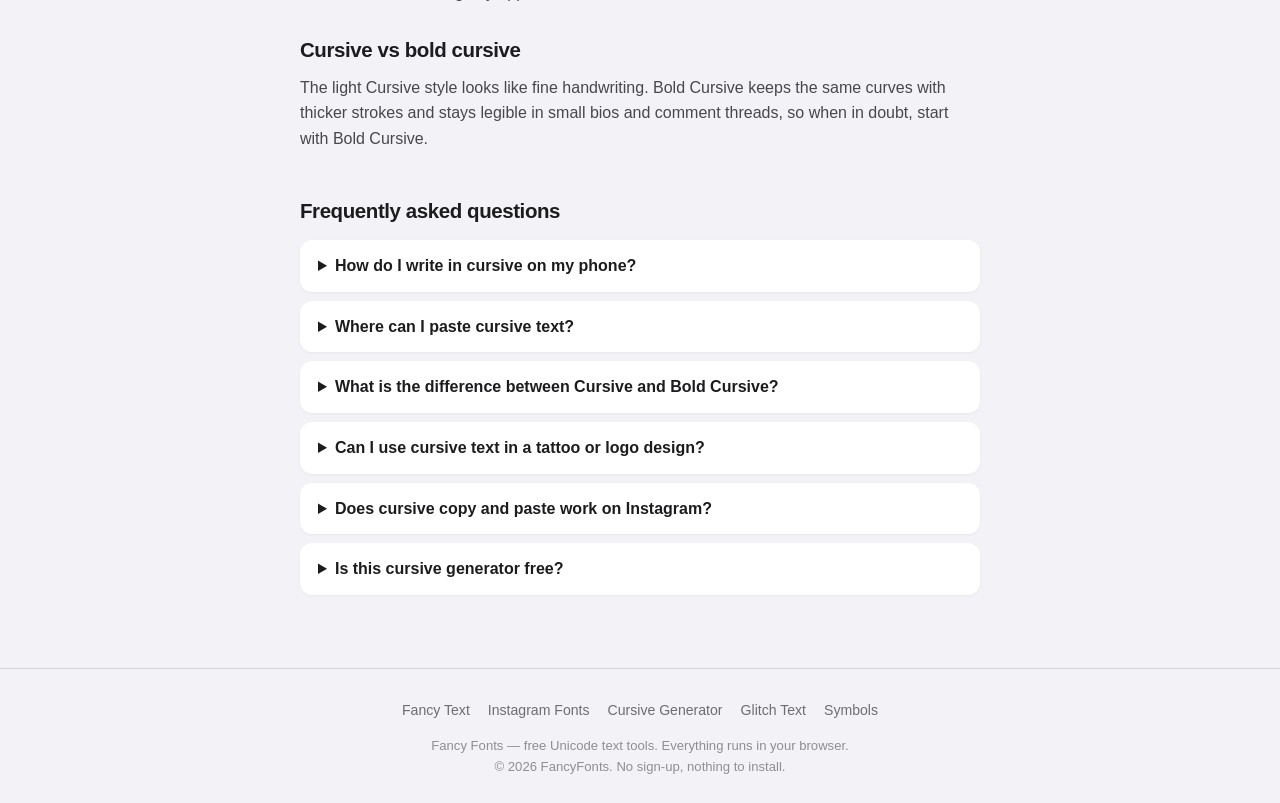
==== commit b4ef7d95: "Content: add copy-paste steps + where cursive works best, 2 FAQs (Instagram, free)" ====
--- a/cursive-generator/index.html
+++ b/cursive-generator/index.html
@@ -3,9 +3,14 @@
 <head>
 <meta charset="UTF-8">
 <meta name="viewport" content="width=device-width, initial-scale=1.0">
-<title>Cursive Text Generator: Copy and Paste Cursive Fonts | Fancy Fonts</title>
-<meta name="description" content="Free cursive text generator. Convert any text into elegant cursive and script letters you can copy and paste into bios, captions, messages and designs.">
+<title>Cursive Generator: Copy and Paste Cursive Text Free | Fancy Fonts</title>
+<meta name="description" content="Free cursive generator. Convert any text into elegant cursive and script fonts you can copy and paste into bios, captions, messages and designs. No sign-up.">
 <link rel="canonical" href="https://fancy-fonts.github.io/cursive-generator/">
+<meta property="og:type" content="website">
+<meta property="og:site_name" content="Fancy Fonts">
+<meta property="og:title" content="Cursive Generator: Copy and Paste Cursive Text Free | Fancy Fonts">
+<meta property="og:description" content="Free cursive generator. Convert any text into elegant cursive and script fonts you can copy and paste into bios, captions, messages and designs. No sign-up.">
+<meta property="og:url" content="https://fancy-fonts.github.io/cursive-generator/">
 <link rel="icon" href="/favicon.svg" type="image/svg+xml">
 <link rel="alternate icon" href="/favicon.png" type="image/png">
 <link rel="stylesheet" href="/assets/style.css">
@@ -13,9 +18,14 @@
 {"@context":"https://schema.org","@type":"FAQPage","mainEntity":[
 {"@type":"Question","name":"How do I write in cursive on my phone?","acceptedAnswer":{"@type":"Answer","text":"Phones do not include a cursive keyboard. Type your text here, copy the cursive version, and paste it into any app. The letters are Unicode symbols, so they work without installing fonts."}},
 {"@type":"Question","name":"Where can I paste cursive text?","acceptedAnswer":{"@type":"Answer","text":"Anywhere that accepts normal text: Instagram and TikTok bios, WhatsApp and iMessage chats, Discord names, YouTube comments and most games."}},
+{"@type":"Question","name":"Does cursive copy and paste work on Instagram?","acceptedAnswer":{"@type":"Answer","text":"Yes. Instagram bios, captions and comments accept Unicode script letters, so text you copy here pastes in with its cursive look intact."}},
+{"@type":"Question","name":"Is this cursive generator free?","acceptedAnswer":{"@type":"Answer","text":"Yes, completely free with no sign-up and no limit. The conversion runs in your own browser, so nothing you type is uploaded anywhere."}},
 {"@type":"Question","name":"What is the difference between Cursive and Bold Cursive?","acceptedAnswer":{"@type":"Answer","text":"Cursive uses light script strokes that look like handwriting, while Bold Cursive uses the same flowing shapes with heavier strokes, which reads better at small sizes."}},
 {"@type":"Question","name":"Can I use cursive text in a tattoo or logo design?","acceptedAnswer":{"@type":"Answer","text":"You can paste it into design tools as a starting point to preview how words look in a script style, but a final tattoo or logo should be drawn with real fonts or custom lettering for clean, scalable lines."}}
 ]}
+</script>
+<script type="application/ld+json">
+{"@context":"https://schema.org","@type":"WebApplication","name":"Cursive Text Generator","url":"https://fancy-fonts.github.io/cursive-generator/","applicationCategory":"UtilitiesApplication","operatingSystem":"Any (web browser)","browserRequirements":"Requires JavaScript","offers":{"@type":"Offer","price":"0","priceCurrency":"USD"},"description":"Free tool that converts plain text into cursive and script Unicode styles to copy and paste anywhere."}
 </script>
 </head>
 <body>
@@ -48,6 +58,14 @@
 <li>Headings in WhatsApp or Telegram messages when plain text feels flat.</li>
 <li>Quick previews of how a word looks in script before committing to a design.</li>
 </ul>
+<h2>How to copy and paste cursive text</h2>
+<ol>
+<li>Type or paste your word or sentence in the box above.</li>
+<li>Find the Cursive or Bold Cursive style in the results and tap <strong>Copy</strong>.</li>
+<li>Paste it into your bio, caption, chat or post like ordinary text. Nothing to install.</li>
+</ol>
+<h2>Where cursive copy and paste works best</h2>
+<p>Cursive text stands out most in short spots: the first line of an Instagram or TikTok bio, a Discord nickname, a WhatsApp status, a YouTube channel description or a game name. Because the letters are Unicode symbols, they travel with the text - the person reading it sees the same curves without needing any app or font.</p>
 <h2>Cursive vs bold cursive</h2>
 <p>The light Cursive style looks like fine handwriting. Bold Cursive keeps the same curves with thicker strokes and stays legible in small bios and comment threads, so when in doubt, start with Bold Cursive.</p>
 </section>
@@ -57,6 +75,8 @@
 <details><summary>Where can I paste cursive text?</summary><p>Anywhere that accepts normal text: Instagram and TikTok bios, WhatsApp and iMessage chats, Discord names, YouTube comments and most games.</p></details>
 <details><summary>What is the difference between Cursive and Bold Cursive?</summary><p>Cursive uses light script strokes that look like handwriting, while Bold Cursive uses the same flowing shapes with heavier strokes, which reads better at small sizes.</p></details>
 <details><summary>Can I use cursive text in a tattoo or logo design?</summary><p>You can paste it into design tools as a starting point to preview how words look in a script style, but a final tattoo or logo should be drawn with real fonts or custom lettering for clean, scalable lines.</p></details>
+<details><summary>Does cursive copy and paste work on Instagram?</summary><p>Yes. Instagram bios, captions and comments accept Unicode script letters, so text you copy here pastes in with its cursive look intact. A very small number of styles may show as boxes on old devices, so check the preview on your own phone before publishing.</p></details>
+<details><summary>Is this cursive generator free?</summary><p>Yes, completely free with no sign-up and no limit. The conversion runs in your own browser, so nothing you type is uploaded anywhere.</p></details>
 </section>
 </main>
 <footer>
